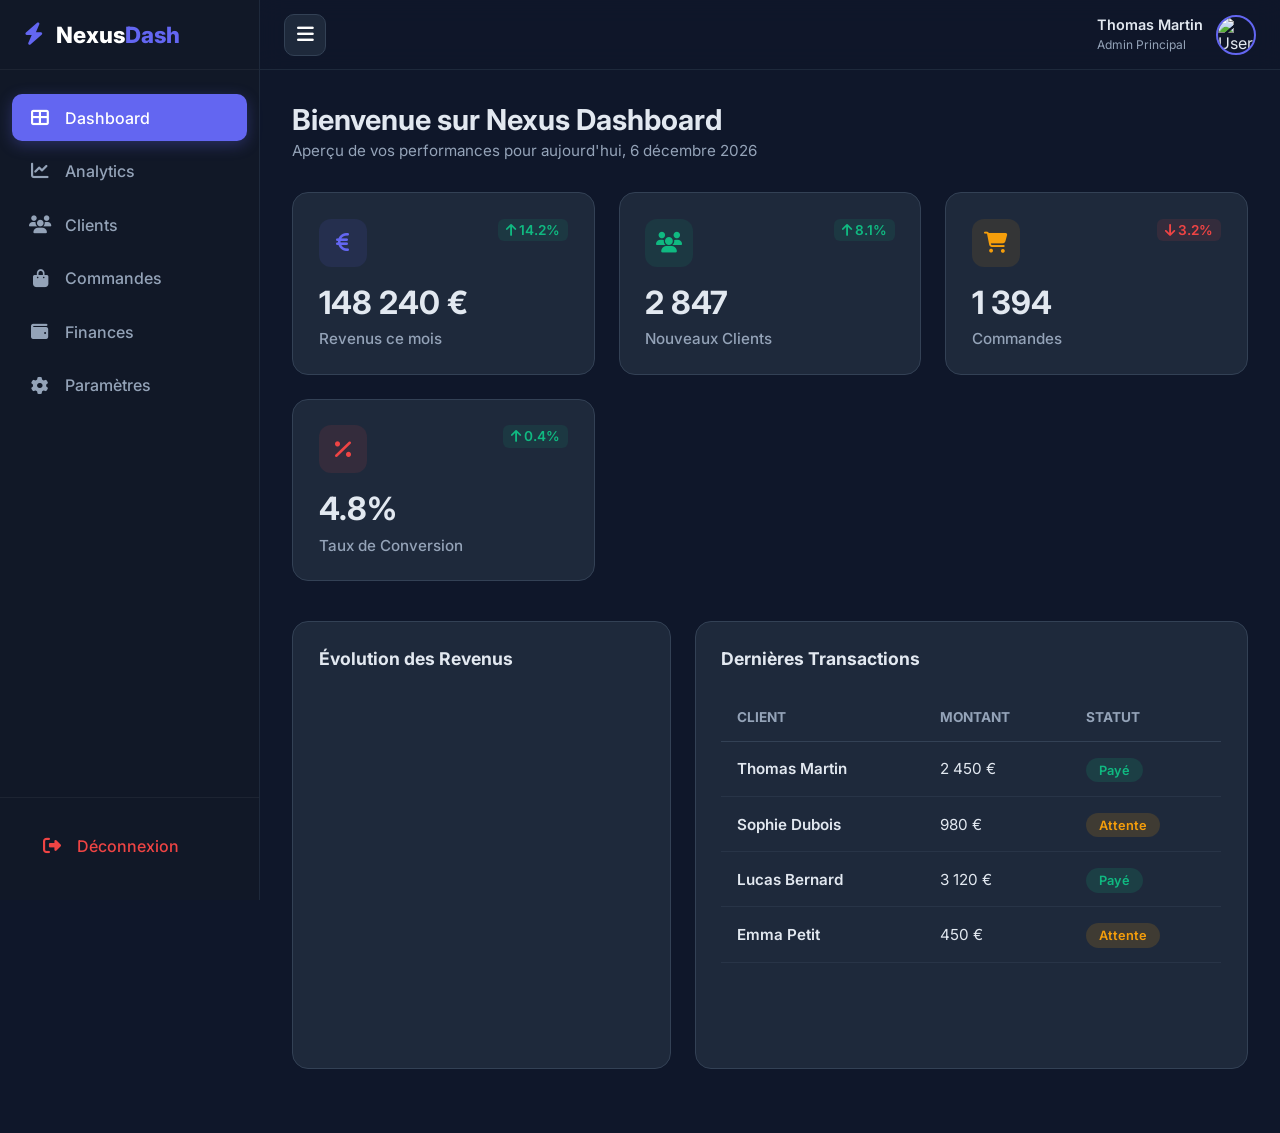
==== index.html @ 66431101 "Separate HTML, CSS, and JS into distinct files Co-authored-by: mattar-shadi <16650829+mattar-shadi@u" ====
<!DOCTYPE html>
<html lang="fr">
<head>
  <meta charset="UTF-8" />
  <meta name="viewport" content="width=device-width, initial-scale=1.0"/>
  <title>Dashboard Moderne 2026 - Menu Hamburger</title>
  
  <!-- Google Fonts -->
  <link rel="preconnect" href="https://fonts.googleapis.com">
  <link rel="preconnect" href="https://fonts.gstatic.com" crossorigin>
  <link href="https://fonts.googleapis.com/css2?family=Inter:wght@400;500;600;700;800&display=swap" rel="stylesheet">
  
  <!-- Font Awesome -->
  <link rel="stylesheet" href="https://cdnjs.cloudflare.com/ajax/libs/font-awesome/6.5.1/css/all.min.css"/>
  
  <!-- Chart.js -->
  <script src="https://cdn.jsdelivr.net/npm/chart.js@4.4.1/dist/chart.umd.min.js"></script>
  
  <link rel="stylesheet" href="css/style.css"/>
</head>
<body class="">

  <div class="overlay" id="overlay"></div>

  <!-- SIDEBAR -->
  <aside class="sidebar" id="sidebar">
    <div class="logo">
      <i class="fas fa-bolt"></i>
      <span>Nexus<span style="color:var(--primary)">Dash</span></span>
    </div>
    <nav class="nav-menu">
      <a href="#" class="nav-link active"><i class="fas fa-th-large"></i> Dashboard</a>
      <a href="#" class="nav-link"><i class="fas fa-chart-line"></i> Analytics</a>
      <a href="#" class="nav-link"><i class="fas fa-users"></i> Clients</a>
      <a href="#" class="nav-link"><i class="fas fa-shopping-bag"></i> Commandes</a>
      <a href="#" class="nav-link"><i class="fas fa-wallet"></i> Finances</a>
      <a href="#" class="nav-link"><i class="fas fa-cog"></i> Paramètres</a>
    </nav>
    <div style="padding: 1.5rem; border-top: 1px solid rgba(255,255,255,0.05);">
      <a href="#" class="nav-link" style="color: var(--danger);"><i class="fas fa-sign-out-alt"></i> Déconnexion</a>
    </div>
  </aside>

  <!-- MAIN -->
  <div class="main-wrapper">
    <header>
      <div class="header-left">
        <button class="hamburger-btn" id="hamburgerBtn" title="Basculer le menu">
          <i class="fas fa-bars"></i>
        </button>
        <div class="search-box" style="display: none;"> <!-- Hidden for now -->
          <i class="fas fa-search"></i>
        </div>
      </div>
      
      <div class="user-profile">
        <div class="user-info">
          <span class="name">Thomas Martin</span>
          <span class="role">Admin Principal</span>
        </div>
        <img src="https://randomuser.me/api/portraits/men/32.jpg" alt="User">
      </div>
    </header>

    <main>
      <div class="page-title">
        <h1>Bienvenue sur Nexus Dashboard</h1>
        <p>Aperçu de vos performances pour aujourd'hui, <span id="currentDate"></span></p>
      </div>

      <!-- STATS -->
      <div class="stats-grid">
        <div class="card">
          <div class="stat-header">
            <div class="stat-icon" style="background: rgba(99, 102, 241, 0.1); color: var(--primary);">
              <i class="fas fa-euro-sign"></i>
            </div>
            <span class="trend trend-up"><i class="fas fa-arrow-up"></i> 14.2%</span>
          </div>
          <span class="stat-val">148 240 €</span>
          <span class="stat-label">Revenus ce mois</span>
        </div>

        <div class="card">
          <div class="stat-header">
            <div class="stat-icon" style="background: rgba(16, 185, 129, 0.1); color: var(--success);">
              <i class="fas fa-users"></i>
            </div>
            <span class="trend trend-up"><i class="fas fa-arrow-up"></i> 8.1%</span>
          </div>
          <span class="stat-val">2 847</span>
          <span class="stat-label">Nouveaux Clients</span>
        </div>

        <div class="card">
          <div class="stat-header">
            <div class="stat-icon" style="background: rgba(245, 158, 11, 0.1); color: var(--warning);">
              <i class="fas fa-shopping-cart"></i>
            </div>
            <span class="trend trend-down"><i class="fas fa-arrow-down"></i> 3.2%</span>
          </div>
          <span class="stat-val">1 394</span>
          <span class="stat-label">Commandes</span>
        </div>

        <div class="card">
          <div class="stat-header">
            <div class="stat-icon" style="background: rgba(239, 68, 68, 0.1); color: var(--danger);">
              <i class="fas fa-percentage"></i>
            </div>
            <span class="trend trend-up"><i class="fas fa-arrow-up"></i> 0.4%</span>
          </div>
          <span class="stat-val">4.8%</span>
          <span class="stat-label">Taux de Conversion</span>
        </div>
      </div>

      <!-- CHARTS -->
      <div class="content-grid">
        <div class="card">
          <h3 style="font-size: 1.1rem;">Évolution des Revenus</h3>
          <div class="chart-container">
            <canvas id="mainChart"></canvas>
          </div>
        </div>
        <div class="card">
          <h3 style="font-size: 1.1rem;">Dernières Transactions</h3>
          <div class="table-responsive">
            <table>
              <thead>
                <tr><th>Client</th><th>Montant</th><th>Statut</th></tr>
              </thead>
              <tbody>
                <tr>
                  <td style="font-weight: 600;">Thomas Martin</td>
                  <td>2 450 €</td>
                  <td><span class="status status-paid">Payé</span></td>
                </tr>
                <tr>
                  <td style="font-weight: 600;">Sophie Dubois</td>
                  <td>980 €</td>
                  <td><span class="status status-pending">Attente</span></td>
                </tr>
                <tr>
                  <td style="font-weight: 600;">Lucas Bernard</td>
                  <td>3 120 €</td>
                  <td><span class="status status-paid">Payé</span></td>
                </tr>
                <tr>
                  <td style="font-weight: 600;">Emma Petit</td>
                  <td>450 €</td>
                  <td><span class="status status-pending">Attente</span></td>
                </tr>
              </tbody>
            </table>
          </div>
        </div>
      </div>
    </main>
  </div>

  <script src="js/main.js" defer></script>
</body>
</html>
---- css/style.css ----
:root {
  --primary: #6366f1;
  --primary-dark: #4f46e5;
  --bg-dark: #0f172a;
  --bg-sidebar: #111827;
  --bg-card: #1e293b;
  --text: #e2e8f0;
  --text-muted: #94a3b8;
  --success: #10b981;
  --danger: #ef4444;
  --warning: #f59e0b;
  --sidebar-width: 260px;
  --header-height: 70px;
  --transition: all 0.3s cubic-bezier(0.4, 0, 0.2, 1);
}

* { margin: 0; padding: 0; box-sizing: border-box; }

body {
  font-family: 'Inter', sans-serif;
  background: var(--bg-dark);
  color: var(--text);
  min-height: 100vh;
  overflow-x: hidden;
  display: flex;
}

/* SIDEBAR */
.sidebar {
  width: var(--sidebar-width);
  background: var(--bg-sidebar);
  border-right: 1px solid #1e293b;
  position: fixed;
  top: 0; bottom: 0; left: 0;
  z-index: 1001;
  transition: var(--transition);
  display: flex;
  flex-direction: column;
  transform: translateX(0); /* Visible par défaut sur Desktop */
}

/* Sidebar Closed State (Desktop) */
body.sidebar-closed .sidebar {
  transform: translateX(-100%);
}

.logo {
  height: var(--header-height);
  display: flex; align-items: center;
  padding: 0 1.5rem;
  font-size: 1.4rem; font-weight: 800; color: white;
  border-bottom: 1px solid rgba(255,255,255,0.05);
}
.logo i { color: var(--primary); margin-right: 0.75rem; }

.nav-menu { padding: 1.5rem 0.75rem; flex: 1; }
.nav-link {
  display: flex; align-items: center;
  padding: 0.85rem 1rem;
  color: var(--text-muted);
  text-decoration: none;
  font-weight: 500;
  border-radius: 10px;
  margin-bottom: 0.4rem;
  transition: var(--transition);
}
.nav-link:hover, .nav-link.active { background: rgba(99, 102, 241, 0.1); color: white; }
.nav-link.active { background: var(--primary); box-shadow: 0 4px 15px rgba(99, 102, 241, 0.3); }
.nav-link i { width: 24px; margin-right: 0.8rem; text-align: center; font-size: 1.1rem; }

/* MAIN CONTENT */
.main-wrapper {
  flex: 1;
  margin-left: var(--sidebar-width);
  min-height: 100vh;
  transition: var(--transition);
  display: flex;
  flex-direction: column;
}

/* Main Content when Sidebar is Closed */
body.sidebar-closed .main-wrapper {
  margin-left: 0;
}

/* HEADER */
header {
  height: var(--header-height);
  background: rgba(15, 23, 42, 0.8);
  backdrop-filter: blur(12px);
  border-bottom: 1px solid #1e293b;
  display: flex; justify-content: space-between; align-items: center;
  padding: 0 1.5rem;
  position: sticky; top: 0; z-index: 1000;
}

.header-left { display: flex; align-items: center; gap: 1rem; }

/* HAMBURGER BUTTON - ALWAYS VISIBLE */
.hamburger-btn {
  background: var(--bg-card);
  border: 1px solid #334155;
  color: white;
  width: 42px; height: 42px;
  border-radius: 10px;
  cursor: pointer;
  display: flex; align-items: center; justify-content: center;
  font-size: 1.2rem;
  transition: var(--transition);
}
.hamburger-btn:hover { background: #334155; border-color: var(--primary); }

.user-profile { display: flex; align-items: center; gap: 0.8rem; cursor: pointer; }
.user-profile img { width: 40px; height: 40px; border-radius: 50%; border: 2px solid var(--primary); }
.user-info { display: block; }
.user-info .name { font-weight: 600; font-size: 0.9rem; display: block; }
.user-info .role { font-size: 0.75rem; color: var(--text-muted); }

/* CONTENT */
main { padding: 2rem; max-width: 1400px; margin: 0 auto; width: 100%; }
.page-title { margin-bottom: 2rem; }
.page-title h1 { font-size: 1.8rem; font-weight: 700; margin-bottom: 0.25rem; }
.page-title p { color: var(--text-muted); font-size: 0.95rem; }

/* STATS CARDS */
.stats-grid {
  display: grid;
  grid-template-columns: repeat(auto-fit, minmax(260px, 1fr));
  gap: 1.5rem; margin-bottom: 2.5rem;
}
.card { 
  background: var(--bg-card); 
  border: 1px solid #334155; 
  border-radius: 16px; 
  padding: 1.6rem;
  transition: var(--transition);
}
.card:hover { transform: translateY(-5px); box-shadow: 0 10px 25px -5px rgba(0,0,0,0.3); border-color: var(--primary); }

.stat-header { display: flex; justify-content: space-between; align-items: flex-start; margin-bottom: 1rem; }
.stat-icon { 
  width: 48px; height: 48px; border-radius: 12px; 
  display: flex; align-items: center; justify-content: center; 
  font-size: 1.3rem;
}
.stat-val { font-size: 2rem; font-weight: 700; display: block; margin-bottom: 0.4rem; }
.stat-label { color: var(--text-muted); font-size: 0.95rem; font-weight: 500; }
.trend { font-size: 0.85rem; font-weight: 600; padding: 0.2rem 0.5rem; border-radius: 6px; }
.trend-up { background: rgba(16, 185, 129, 0.1); color: var(--success); }
.trend-down { background: rgba(239, 68, 68, 0.1); color: var(--danger); }

/* CHARTS & TABLES */
.content-grid {
  display: grid; grid-template-columns: 2fr 1fr; gap: 1.5rem; margin-bottom: 2rem;
}
.chart-container { height: 350px; margin-top: 1.5rem; }

.table-responsive { overflow-x: auto; margin-top: 1.5rem; }
table { width: 100%; border-collapse: collapse; min-width: 500px; }
th { text-align: left; padding: 1rem; color: var(--text-muted); border-bottom: 1px solid #334155; font-size: 0.85rem; text-transform: uppercase; }
td { padding: 1.1rem 1rem; border-bottom: 1px solid rgba(51, 65, 85, 0.5); font-size: 0.95rem; }
.status { padding: 0.3rem 0.8rem; border-radius: 20px; font-size: 0.8rem; font-weight: 600; }
.status-paid { background: rgba(16, 185, 129, 0.15); color: var(--success); }
.status-pending { background: rgba(245, 158, 11, 0.15); color: var(--warning); }

/* RESPONSIVE */
@media (max-width: 992px) {
  .sidebar { transform: translateX(-100%); }
  .sidebar.open { transform: translateX(0); }
  .main-wrapper { margin-left: 0; }
  .content-grid { grid-template-columns: 1fr; }
  .user-info { display: none; }
}

@media (max-width: 640px) {
  main { padding: 1.5rem 1rem; }
  .stats-grid { grid-template-columns: 1fr; }
  .page-title h1 { font-size: 1.5rem; }
}

/* OVERLAY */
.overlay {
  display: none;
  position: fixed; top: 0; left: 0; right: 0; bottom: 0;
  background: rgba(0,0,0,0.6); backdrop-filter: blur(4px); z-index: 1000;
}
.overlay.active { display: block; }
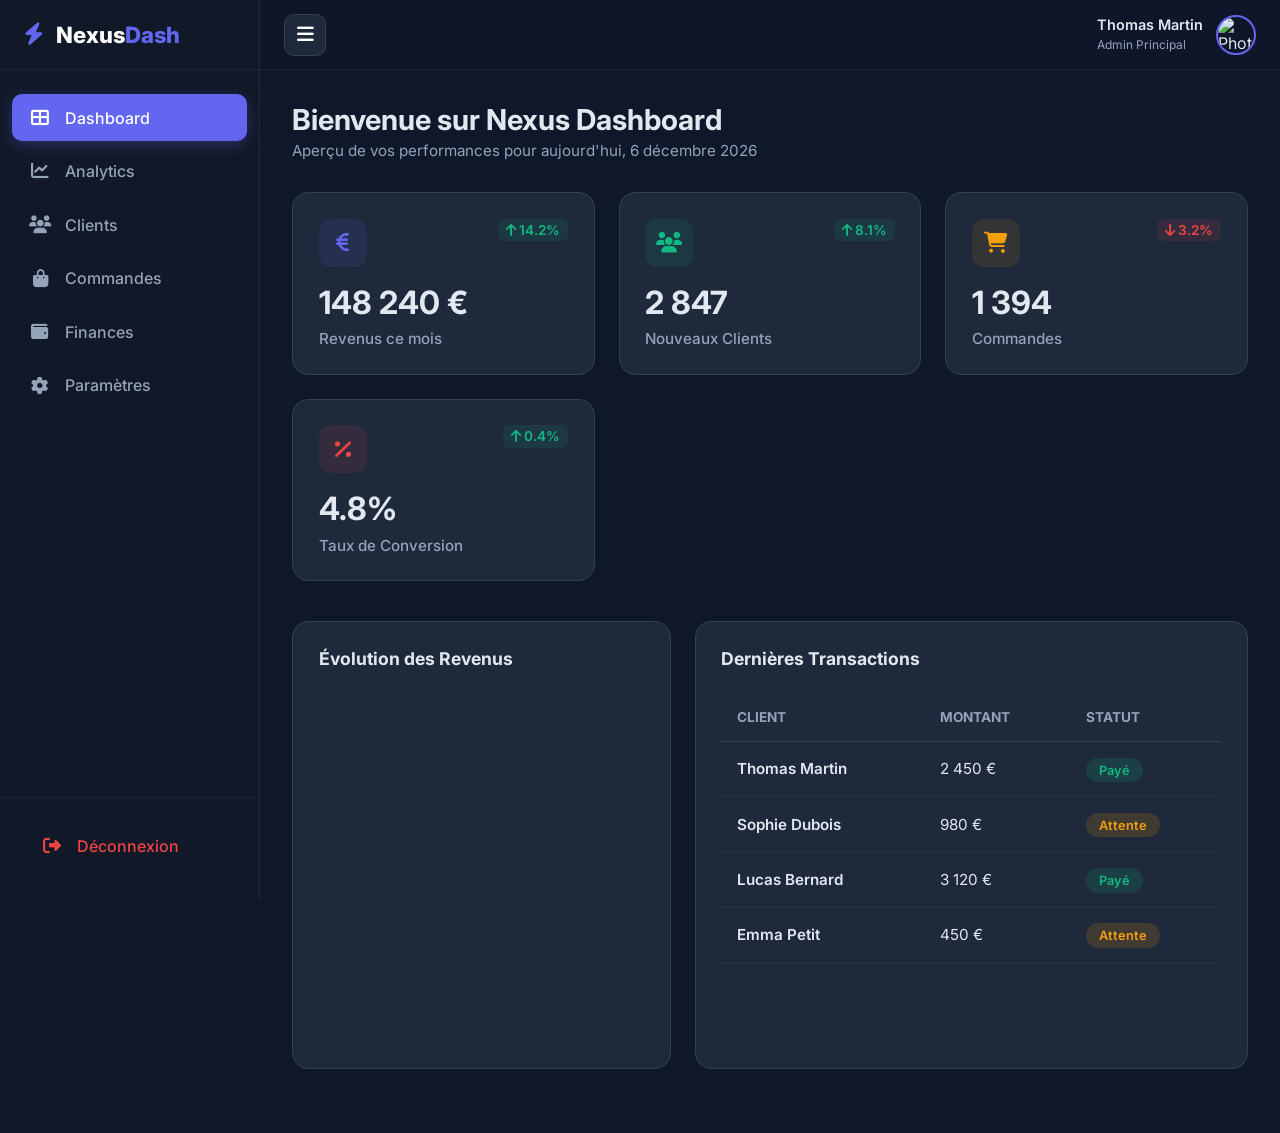
==== commit c2be74b6: "feat: improve accessibility (a11y) of the dashboard Co-authored-by: mattar-shadi <16650829+mattar-sh" ====
--- a/index.html
+++ b/index.html
@@ -28,13 +28,13 @@
       <i class="fas fa-bolt"></i>
       <span>Nexus<span style="color:var(--primary)">Dash</span></span>
     </div>
-    <nav class="nav-menu">
-      <a href="#" class="nav-link active"><i class="fas fa-th-large"></i> Dashboard</a>
-      <a href="#" class="nav-link"><i class="fas fa-chart-line"></i> Analytics</a>
-      <a href="#" class="nav-link"><i class="fas fa-users"></i> Clients</a>
-      <a href="#" class="nav-link"><i class="fas fa-shopping-bag"></i> Commandes</a>
-      <a href="#" class="nav-link"><i class="fas fa-wallet"></i> Finances</a>
-      <a href="#" class="nav-link"><i class="fas fa-cog"></i> Paramètres</a>
+    <nav class="nav-menu" role="navigation" aria-label="Menu principal">
+      <a href="#" class="nav-link active" data-section="dashboard" aria-current="page"><i class="fas fa-th-large"></i> Dashboard</a>
+      <a href="#" class="nav-link" data-section="analytics"><i class="fas fa-chart-line"></i> Analytics</a>
+      <a href="#" class="nav-link" data-section="clients"><i class="fas fa-users"></i> Clients</a>
+      <a href="#" class="nav-link" data-section="commandes"><i class="fas fa-shopping-bag"></i> Commandes</a>
+      <a href="#" class="nav-link" data-section="finances"><i class="fas fa-wallet"></i> Finances</a>
+      <a href="#" class="nav-link" data-section="parametres"><i class="fas fa-cog"></i> Paramètres</a>
     </nav>
     <div style="padding: 1.5rem; border-top: 1px solid rgba(255,255,255,0.05);">
       <a href="#" class="nav-link" style="color: var(--danger);"><i class="fas fa-sign-out-alt"></i> Déconnexion</a>
@@ -45,7 +45,7 @@
   <div class="main-wrapper">
     <header>
       <div class="header-left">
-        <button class="hamburger-btn" id="hamburgerBtn" title="Basculer le menu">
+        <button class="hamburger-btn" id="hamburgerBtn" title="Basculer le menu" aria-label="Basculer le menu" aria-expanded="false" aria-controls="sidebar">
           <i class="fas fa-bars"></i>
         </button>
         <div class="search-box" style="display: none;"> <!-- Hidden for now -->
@@ -58,7 +58,7 @@
           <span class="name">Thomas Martin</span>
           <span class="role">Admin Principal</span>
         </div>
-        <img src="https://randomuser.me/api/portraits/men/32.jpg" alt="User">
+        <img src="https://randomuser.me/api/portraits/men/32.jpg" alt="Photo de profil de Thomas Martin">
       </div>
     </header>
 
@@ -68,92 +68,298 @@
         <p>Aperçu de vos performances pour aujourd'hui, <span id="currentDate"></span></p>
       </div>
 
-      <!-- STATS -->
-      <div class="stats-grid">
-        <div class="card">
-          <div class="stat-header">
-            <div class="stat-icon" style="background: rgba(99, 102, 241, 0.1); color: var(--primary);">
-              <i class="fas fa-euro-sign"></i>
-            </div>
-            <span class="trend trend-up"><i class="fas fa-arrow-up"></i> 14.2%</span>
-          </div>
-          <span class="stat-val">148 240 €</span>
-          <span class="stat-label">Revenus ce mois</span>
-        </div>
-
-        <div class="card">
-          <div class="stat-header">
-            <div class="stat-icon" style="background: rgba(16, 185, 129, 0.1); color: var(--success);">
-              <i class="fas fa-users"></i>
-            </div>
-            <span class="trend trend-up"><i class="fas fa-arrow-up"></i> 8.1%</span>
-          </div>
-          <span class="stat-val">2 847</span>
-          <span class="stat-label">Nouveaux Clients</span>
-        </div>
-
-        <div class="card">
-          <div class="stat-header">
-            <div class="stat-icon" style="background: rgba(245, 158, 11, 0.1); color: var(--warning);">
-              <i class="fas fa-shopping-cart"></i>
-            </div>
-            <span class="trend trend-down"><i class="fas fa-arrow-down"></i> 3.2%</span>
-          </div>
-          <span class="stat-val">1 394</span>
-          <span class="stat-label">Commandes</span>
-        </div>
-
-        <div class="card">
-          <div class="stat-header">
-            <div class="stat-icon" style="background: rgba(239, 68, 68, 0.1); color: var(--danger);">
-              <i class="fas fa-percentage"></i>
-            </div>
-            <span class="trend trend-up"><i class="fas fa-arrow-up"></i> 0.4%</span>
-          </div>
-          <span class="stat-val">4.8%</span>
-          <span class="stat-label">Taux de Conversion</span>
-        </div>
-      </div>
-
-      <!-- CHARTS -->
-      <div class="content-grid">
-        <div class="card">
-          <h3 style="font-size: 1.1rem;">Évolution des Revenus</h3>
+      <!-- SECTION: DASHBOARD -->
+      <div id="section-dashboard" class="section-content active">
+        <div class="stats-grid">
+          <div class="card">
+            <div class="stat-header">
+              <div class="stat-icon" style="background: rgba(99, 102, 241, 0.1); color: var(--primary);">
+                <i class="fas fa-euro-sign"></i>
+              </div>
+              <span class="trend trend-up"><i class="fas fa-arrow-up"></i> 14.2%</span>
+            </div>
+            <span class="stat-val">148 240 €</span>
+            <span class="stat-label">Revenus ce mois</span>
+          </div>
+
+          <div class="card">
+            <div class="stat-header">
+              <div class="stat-icon" style="background: rgba(16, 185, 129, 0.1); color: var(--success);">
+                <i class="fas fa-users"></i>
+              </div>
+              <span class="trend trend-up"><i class="fas fa-arrow-up"></i> 8.1%</span>
+            </div>
+            <span class="stat-val">2 847</span>
+            <span class="stat-label">Nouveaux Clients</span>
+          </div>
+
+          <div class="card">
+            <div class="stat-header">
+              <div class="stat-icon" style="background: rgba(245, 158, 11, 0.1); color: var(--warning);">
+                <i class="fas fa-shopping-cart"></i>
+              </div>
+              <span class="trend trend-down"><i class="fas fa-arrow-down"></i> 3.2%</span>
+            </div>
+            <span class="stat-val">1 394</span>
+            <span class="stat-label">Commandes</span>
+          </div>
+
+          <div class="card">
+            <div class="stat-header">
+              <div class="stat-icon" style="background: rgba(239, 68, 68, 0.1); color: var(--danger);">
+                <i class="fas fa-percentage"></i>
+              </div>
+              <span class="trend trend-up"><i class="fas fa-arrow-up"></i> 0.4%</span>
+            </div>
+            <span class="stat-val">4.8%</span>
+            <span class="stat-label">Taux de Conversion</span>
+          </div>
+        </div>
+
+        <div class="content-grid">
+          <div class="card">
+            <h3 style="font-size: 1.1rem;">Évolution des Revenus</h3>
+            <div class="chart-container">
+              <canvas id="mainChart"></canvas>
+            </div>
+          </div>
+          <div class="card">
+            <h3 style="font-size: 1.1rem;">Dernières Transactions</h3>
+            <div class="table-responsive">
+              <table>
+                <caption class="sr-only">Dernières Transactions</caption>
+                <thead>
+                  <tr><th>Client</th><th>Montant</th><th>Statut</th></tr>
+                </thead>
+                <tbody>
+                  <tr>
+                    <td style="font-weight: 600;">Thomas Martin</td>
+                    <td>2 450 €</td>
+                    <td><span class="status status-paid">Payé</span></td>
+                  </tr>
+                  <tr>
+                    <td style="font-weight: 600;">Sophie Dubois</td>
+                    <td>980 €</td>
+                    <td><span class="status status-pending">Attente</span></td>
+                  </tr>
+                  <tr>
+                    <td style="font-weight: 600;">Lucas Bernard</td>
+                    <td>3 120 €</td>
+                    <td><span class="status status-paid">Payé</span></td>
+                  </tr>
+                  <tr>
+                    <td style="font-weight: 600;">Emma Petit</td>
+                    <td>450 €</td>
+                    <td><span class="status status-pending">Attente</span></td>
+                  </tr>
+                </tbody>
+              </table>
+            </div>
+          </div>
+        </div>
+      </div>
+
+      <!-- SECTION: ANALYTICS -->
+      <div id="section-analytics" class="section-content">
+        <div class="stats-grid">
+          <div class="card">
+            <div class="stat-header">
+              <div class="stat-icon" style="background: rgba(99, 102, 241, 0.1); color: var(--primary);">
+                <i class="fas fa-users"></i>
+              </div>
+              <span class="trend trend-up"><i class="fas fa-arrow-up"></i> 12.3%</span>
+            </div>
+            <span class="stat-val">18 492</span>
+            <span class="stat-label">Visiteurs uniques</span>
+          </div>
+
+          <div class="card">
+            <div class="stat-header">
+              <div class="stat-icon" style="background: rgba(16, 185, 129, 0.1); color: var(--success);">
+                <i class="fas fa-percentage"></i>
+              </div>
+              <span class="trend trend-down"><i class="fas fa-arrow-down"></i> 2.1%</span>
+            </div>
+            <span class="stat-val">34.2%</span>
+            <span class="stat-label">Taux de rebond</span>
+          </div>
+
+          <div class="card">
+            <div class="stat-header">
+              <div class="stat-icon" style="background: rgba(245, 158, 11, 0.1); color: var(--warning);">
+                <i class="fas fa-clock"></i>
+              </div>
+              <span class="trend trend-up"><i class="fas fa-arrow-up"></i> 0.8%</span>
+            </div>
+            <span class="stat-val">4m 32s</span>
+            <span class="stat-label">Durée moyenne de session</span>
+          </div>
+        </div>
+
+        <div class="card">
+          <h3 style="font-size: 1.1rem;">Trafic par jour</h3>
           <div class="chart-container">
-            <canvas id="mainChart"></canvas>
-          </div>
-        </div>
-        <div class="card">
-          <h3 style="font-size: 1.1rem;">Dernières Transactions</h3>
+            <canvas id="analyticsChart"></canvas>
+          </div>
+        </div>
+      </div>
+
+      <!-- SECTION: CLIENTS -->
+      <div id="section-clients" class="section-content">
+        <div class="card">
+          <h3 style="font-size: 1.1rem;">Liste des Clients</h3>
           <div class="table-responsive">
             <table>
+              <caption class="sr-only">Liste des Clients</caption>
               <thead>
-                <tr><th>Client</th><th>Montant</th><th>Statut</th></tr>
+                <tr><th>Nom</th><th>Email</th><th>Date d'inscription</th><th>Statut</th></tr>
               </thead>
               <tbody>
                 <tr>
                   <td style="font-weight: 600;">Thomas Martin</td>
-                  <td>2 450 €</td>
-                  <td><span class="status status-paid">Payé</span></td>
+                  <td>thomas@example.com</td>
+                  <td>12 Jan 2026</td>
+                  <td><span class="status status-paid">Actif</span></td>
                 </tr>
                 <tr>
                   <td style="font-weight: 600;">Sophie Dubois</td>
-                  <td>980 €</td>
-                  <td><span class="status status-pending">Attente</span></td>
+                  <td>sophie@example.com</td>
+                  <td>28 Jan 2026</td>
+                  <td><span class="status status-paid">Actif</span></td>
                 </tr>
                 <tr>
                   <td style="font-weight: 600;">Lucas Bernard</td>
-                  <td>3 120 €</td>
-                  <td><span class="status status-paid">Payé</span></td>
+                  <td>lucas@example.com</td>
+                  <td>03 Fév 2026</td>
+                  <td><span class="status status-inactive">Inactif</span></td>
                 </tr>
                 <tr>
                   <td style="font-weight: 600;">Emma Petit</td>
-                  <td>450 €</td>
-                  <td><span class="status status-pending">Attente</span></td>
+                  <td>emma@example.com</td>
+                  <td>15 Fév 2026</td>
+                  <td><span class="status status-paid">Actif</span></td>
+                </tr>
+                <tr>
+                  <td style="font-weight: 600;">Marc Leroy</td>
+                  <td>marc@example.com</td>
+                  <td>22 Fév 2026</td>
+                  <td><span class="status status-paid">Actif</span></td>
                 </tr>
               </tbody>
             </table>
           </div>
+        </div>
+      </div>
+
+      <!-- SECTION: COMMANDES -->
+      <div id="section-commandes" class="section-content">
+        <div class="card">
+          <h3 style="font-size: 1.1rem;">Liste des Commandes</h3>
+          <div class="table-responsive">
+            <table>
+              <caption class="sr-only">Liste des Commandes</caption>
+              <thead>
+                <tr><th>ID</th><th>Client</th><th>Produit</th><th>Montant</th><th>Statut</th></tr>
+              </thead>
+              <tbody>
+                <tr>
+                  <td>#1042</td>
+                  <td>Thomas Martin</td>
+                  <td>Abonnement Pro</td>
+                  <td>99 €</td>
+                  <td><span class="status status-paid">Payé</span></td>
+                </tr>
+                <tr>
+                  <td>#1041</td>
+                  <td>Sophie Dubois</td>
+                  <td>Formation CSS</td>
+                  <td>199 €</td>
+                  <td><span class="status status-pending">Attente</span></td>
+                </tr>
+                <tr>
+                  <td>#1040</td>
+                  <td>Lucas Bernard</td>
+                  <td>Licence Annuelle</td>
+                  <td>299 €</td>
+                  <td><span class="status status-paid">Payé</span></td>
+                </tr>
+                <tr>
+                  <td>#1039</td>
+                  <td>Emma Petit</td>
+                  <td>Support Premium</td>
+                  <td>49 €</td>
+                  <td><span class="status status-paid">Payé</span></td>
+                </tr>
+                <tr>
+                  <td>#1038</td>
+                  <td>Marc Leroy</td>
+                  <td>Pack Starter</td>
+                  <td>149 €</td>
+                  <td><span class="status status-cancelled">Annulé</span></td>
+                </tr>
+              </tbody>
+            </table>
+          </div>
+        </div>
+      </div>
+
+      <!-- SECTION: FINANCES -->
+      <div id="section-finances" class="section-content">
+        <div class="stats-grid">
+          <div class="card">
+            <div class="stat-header">
+              <div class="stat-icon" style="background: rgba(16, 185, 129, 0.1); color: var(--success);">
+                <i class="fas fa-chart-line"></i>
+              </div>
+            </div>
+            <span class="stat-val">148 240 €</span>
+            <span class="stat-label">Revenus totaux</span>
+          </div>
+
+          <div class="card">
+            <div class="stat-header">
+              <div class="stat-icon" style="background: rgba(239, 68, 68, 0.1); color: var(--danger);">
+                <i class="fas fa-receipt"></i>
+              </div>
+            </div>
+            <span class="stat-val">52 180 €</span>
+            <span class="stat-label">Dépenses totales</span>
+          </div>
+        </div>
+
+        <div class="card">
+          <h3 style="font-size: 1.1rem;">Répartition des Revenus</h3>
+          <div class="chart-container">
+            <canvas id="financesChart"></canvas>
+          </div>
+        </div>
+      </div>
+
+      <!-- SECTION: PARAMÈTRES -->
+      <div id="section-parametres" class="section-content">
+        <div class="card">
+          <h3 style="font-size: 1.1rem;">Paramètres du compte</h3>
+          <form style="margin-top: 1.5rem; display: flex; flex-direction: column; gap: 1.25rem; max-width: 500px;">
+            <div>
+              <label for="display-name" style="display: block; margin-bottom: 0.5rem; font-weight: 500;">Nom d'affichage</label>
+              <input id="display-name" type="text" value="Thomas Martin" autocomplete="name" aria-required="true" style="width: 100%; padding: 0.75rem 1rem; background: var(--bg-dark); border: 1px solid #334155; border-radius: 10px; color: var(--text); font-family: inherit; font-size: 0.95rem;">
+            </div>
+            <div>
+              <label for="email" style="display: block; margin-bottom: 0.5rem; font-weight: 500;">Email</label>
+              <input id="email" type="email" value="thomas@example.com" autocomplete="email" aria-required="true" style="width: 100%; padding: 0.75rem 1rem; background: var(--bg-dark); border: 1px solid #334155; border-radius: 10px; color: var(--text); font-family: inherit; font-size: 0.95rem;">
+            </div>
+            <div>
+              <label for="language" style="display: block; margin-bottom: 0.5rem; font-weight: 500;">Langue</label>
+              <select id="language" style="width: 100%; padding: 0.75rem 1rem; background: var(--bg-dark); border: 1px solid #334155; border-radius: 10px; color: var(--text); font-family: inherit; font-size: 0.95rem;">
+                <option value="fr">Français</option>
+                <option value="en">English</option>
+                <option value="es">Español</option>
+              </select>
+            </div>
+            <div>
+              <button type="submit" style="padding: 0.75rem 2rem; background: var(--primary); color: white; border: none; border-radius: 10px; font-family: inherit; font-size: 0.95rem; font-weight: 600; cursor: pointer;">Sauvegarder</button>
+            </div>
+          </form>
         </div>
       </div>
     </main>
--- a/css/style.css
+++ b/css/style.css
@@ -162,6 +162,12 @@
 .status { padding: 0.3rem 0.8rem; border-radius: 20px; font-size: 0.8rem; font-weight: 600; }
 .status-paid { background: rgba(16, 185, 129, 0.15); color: var(--success); }
 .status-pending { background: rgba(245, 158, 11, 0.15); color: var(--warning); }
+.status-cancelled { background: rgba(239, 68, 68, 0.15); color: var(--danger); }
+.status-inactive { background: rgba(239, 68, 68, 0.15); color: var(--danger); }
+
+/* SECTION VISIBILITY */
+.section-content { display: none; }
+.section-content.active { display: block; }
 
 /* RESPONSIVE */
 @media (max-width: 992px) {
@@ -185,3 +191,22 @@
   background: rgba(0,0,0,0.6); backdrop-filter: blur(4px); z-index: 1000;
 }
 .overlay.active { display: block; }
+
+/* FOCUS VISIBLE */
+:focus-visible {
+  outline: 2px solid var(--primary);
+  outline-offset: 3px;
+  border-radius: 4px;
+}
+
+.sr-only {
+  position: absolute;
+  width: 1px;
+  height: 1px;
+  padding: 0;
+  margin: -1px;
+  overflow: hidden;
+  clip: rect(0, 0, 0, 0);
+  white-space: nowrap;
+  border: 0;
+}
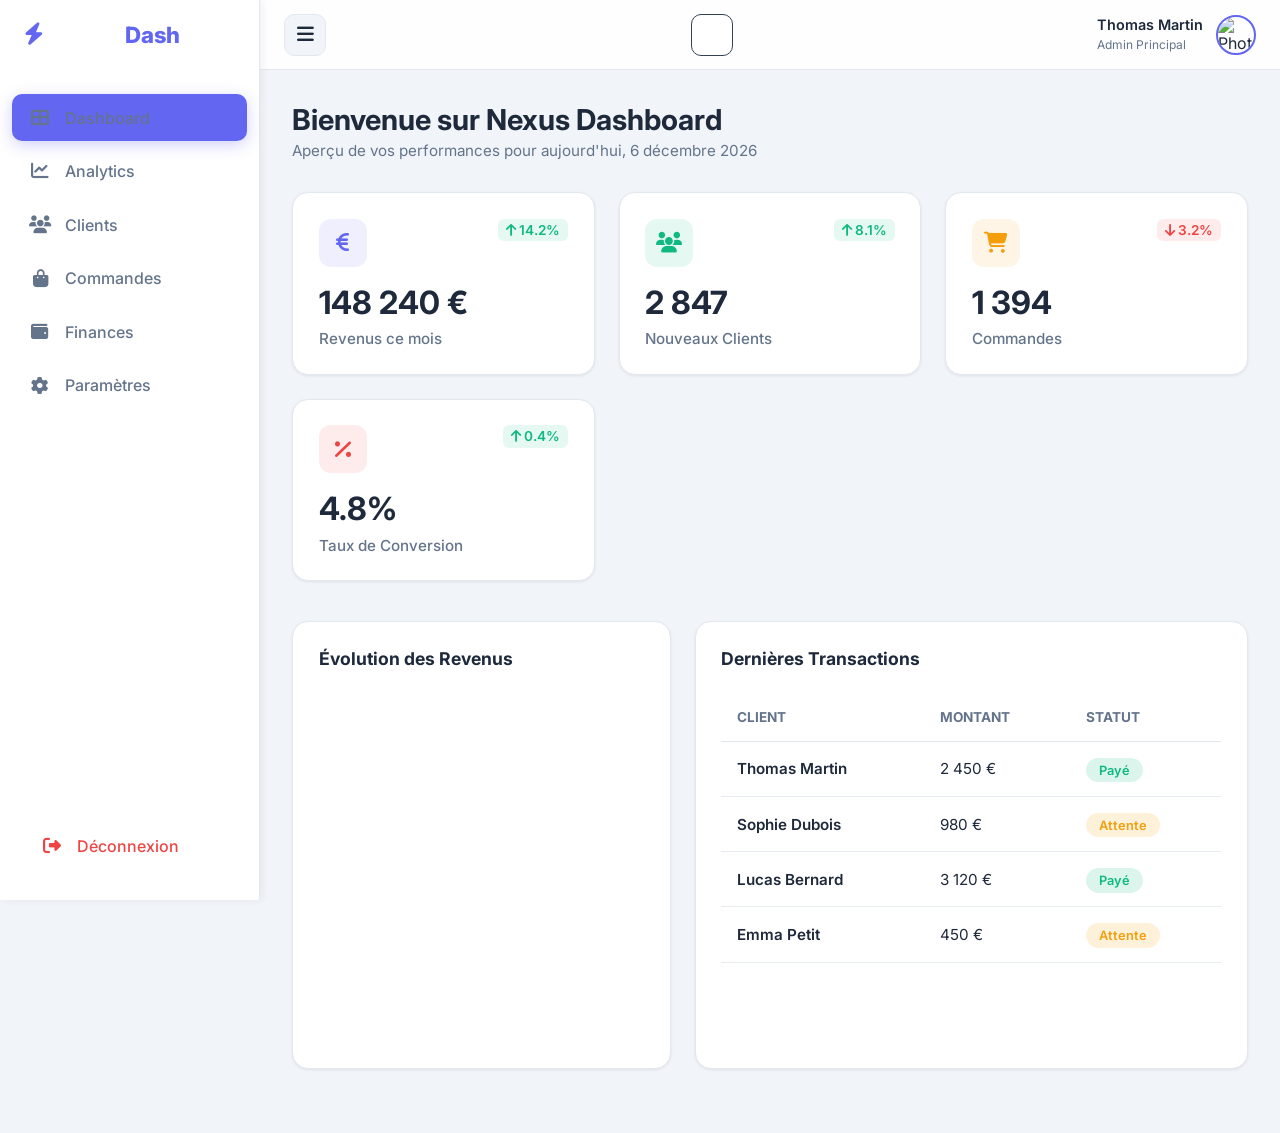
==== commit 1d2c96c0: "feat: Add Dark/Light mode toggle with anti-FOUC and OS preference detection (#5) * Initial plan  * f" ====
--- a/index.html
+++ b/index.html
@@ -1,5 +1,5 @@
 <!DOCTYPE html>
-<html lang="fr">
+<html lang="fr" data-theme="dark">
 <head>
   <meta charset="UTF-8" />
   <meta name="viewport" content="width=device-width, initial-scale=1.0"/>
@@ -17,6 +17,17 @@
   <script src="https://cdn.jsdelivr.net/npm/chart.js@4.4.1/dist/chart.umd.min.js"></script>
   
   <link rel="stylesheet" href="css/style.css"/>
+  <script>
+    (function() {
+      const saved = localStorage.getItem('theme');
+      if (saved) {
+        document.documentElement.setAttribute('data-theme', saved);
+      } else {
+        const prefersDark = window.matchMedia('(prefers-color-scheme: dark)').matches;
+        document.documentElement.setAttribute('data-theme', prefersDark ? 'dark' : 'light');
+      }
+    })();
+  </script>
 </head>
 <body class="">
 
@@ -28,7 +39,7 @@
       <i class="fas fa-bolt"></i>
       <span>Nexus<span style="color:var(--primary)">Dash</span></span>
     </div>
-    <nav class="nav-menu" role="navigation" aria-label="Menu principal">
+    <nav class="nav-menu" aria-label="Menu principal">
       <a href="#" class="nav-link active" data-section="dashboard" aria-current="page"><i class="fas fa-th-large"></i> Dashboard</a>
       <a href="#" class="nav-link" data-section="analytics"><i class="fas fa-chart-line"></i> Analytics</a>
       <a href="#" class="nav-link" data-section="clients"><i class="fas fa-users"></i> Clients</a>
@@ -53,6 +64,10 @@
         </div>
       </div>
       
+      <button id="themeToggle" aria-label="Basculer le thème" style="background: var(--bg-card); border: 1px solid #334155; color: white; width: 42px; height: 42px; border-radius: 10px; cursor: pointer; display: flex; align-items: center; justify-content: center; font-size: 1.2rem; transition: var(--transition);">
+        <i class="fas fa-moon" id="themeIcon"></i>
+      </button>
+
       <div class="user-profile">
         <div class="user-info">
           <span class="name">Thomas Martin</span>
--- a/css/style.css
+++ b/css/style.css
@@ -210,3 +210,77 @@
   white-space: nowrap;
   border: 0;
 }
+
+/* LIGHT THEME */
+[data-theme="light"] {
+  --primary: #6366f1;
+  --primary-dark: #4f46e5;
+  --bg-dark: #f1f5f9;
+  --bg-sidebar: #ffffff;
+  --bg-card: #ffffff;
+  --text: #1e293b;
+  --text-muted: #64748b;
+  --success: #10b981;
+  --danger: #ef4444;
+  --warning: #f59e0b;
+}
+
+[data-theme="light"] body {
+  background: var(--bg-dark);
+  color: var(--text);
+}
+
+[data-theme="light"] .sidebar {
+  border-right: 1px solid #e2e8f0;
+  box-shadow: 2px 0 8px rgba(0,0,0,0.06);
+}
+
+[data-theme="light"] header {
+  background: rgba(255, 255, 255, 0.9);
+  border-bottom: 1px solid #e2e8f0;
+}
+
+[data-theme="light"] .card {
+  border: 1px solid #e2e8f0;
+  box-shadow: 0 1px 3px rgba(0,0,0,0.08);
+}
+
+[data-theme="light"] th {
+  border-bottom: 1px solid #e2e8f0;
+}
+
+[data-theme="light"] td {
+  border-bottom: 1px solid rgba(226, 232, 240, 0.8);
+}
+
+[data-theme="light"] #themeToggle {
+  background: #f1f5f9;
+  border-color: #e2e8f0;
+  color: #1e293b;
+}
+
+[data-theme="light"] .hamburger-btn {
+  background: #f1f5f9;
+  border-color: #e2e8f0;
+  color: #1e293b;
+}
+
+[data-theme="light"] .nav-link {
+  color: #64748b;
+}
+
+[data-theme="light"] .nav-link:hover {
+  background: rgba(99, 102, 241, 0.08);
+  color: #1e293b;
+}
+
+[data-theme="light"] .overlay {
+  background: rgba(0,0,0,0.4);
+}
+
+[data-theme="light"] input,
+[data-theme="light"] select {
+  background: #f8fafc !important;
+  border-color: #e2e8f0 !important;
+  color: #1e293b !important;
+}
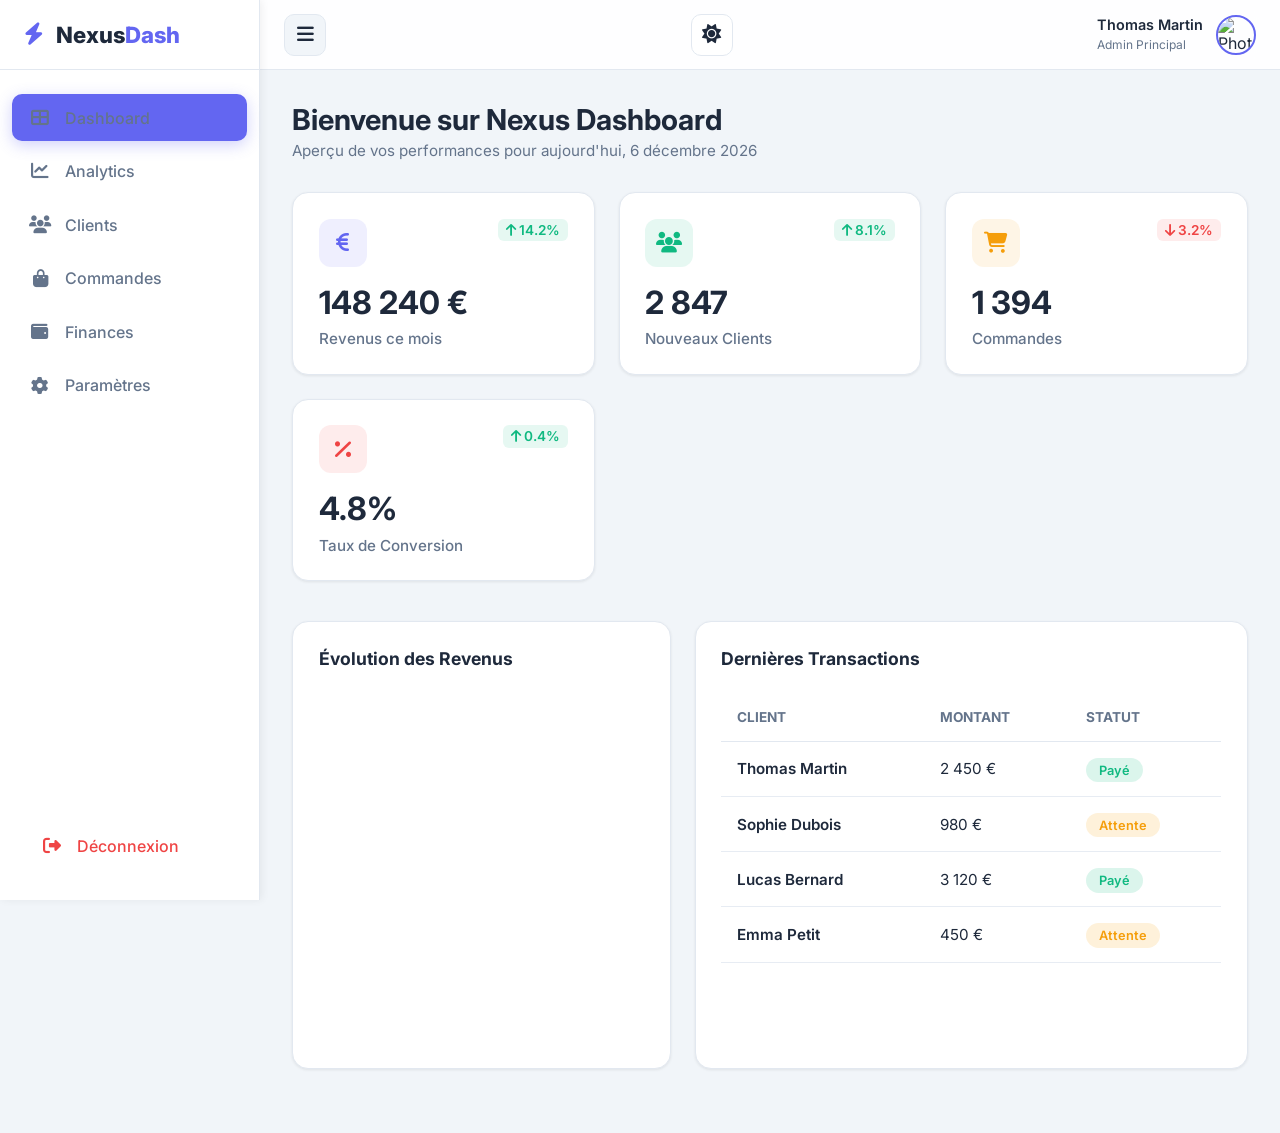
==== commit 9e7effb2: "fix: Apply all 6 Copilot review corrections from PR #5 (Dark/Light mode toggle) Co-authored-by: matt" ====
--- a/index.html
+++ b/index.html
@@ -1,6 +1,24 @@
 <!DOCTYPE html>
 <html lang="fr" data-theme="dark">
 <head>
+  <script>
+    (function() {
+      let saved = null;
+      try {
+        saved = localStorage.getItem('theme');
+      } catch (e) {
+        saved = null;
+      }
+      const allowedThemes = ['dark', 'light'];
+      const isValidSaved = typeof saved === 'string' && allowedThemes.indexOf(saved) !== -1;
+      if (isValidSaved) {
+        document.documentElement.setAttribute('data-theme', saved);
+      } else {
+        const prefersDark = window.matchMedia('(prefers-color-scheme: dark)').matches;
+        document.documentElement.setAttribute('data-theme', prefersDark ? 'dark' : 'light');
+      }
+    })();
+  </script>
   <meta charset="UTF-8" />
   <meta name="viewport" content="width=device-width, initial-scale=1.0"/>
   <title>Dashboard Moderne 2026 - Menu Hamburger</title>
@@ -17,17 +35,6 @@
   <script src="https://cdn.jsdelivr.net/npm/chart.js@4.4.1/dist/chart.umd.min.js"></script>
   
   <link rel="stylesheet" href="css/style.css"/>
-  <script>
-    (function() {
-      const saved = localStorage.getItem('theme');
-      if (saved) {
-        document.documentElement.setAttribute('data-theme', saved);
-      } else {
-        const prefersDark = window.matchMedia('(prefers-color-scheme: dark)').matches;
-        document.documentElement.setAttribute('data-theme', prefersDark ? 'dark' : 'light');
-      }
-    })();
-  </script>
 </head>
 <body class="">
 
@@ -64,7 +71,7 @@
         </div>
       </div>
       
-      <button id="themeToggle" aria-label="Basculer le thème" style="background: var(--bg-card); border: 1px solid #334155; color: white; width: 42px; height: 42px; border-radius: 10px; cursor: pointer; display: flex; align-items: center; justify-content: center; font-size: 1.2rem; transition: var(--transition);">
+      <button id="themeToggle" aria-label="Basculer le thème" style="background: var(--bg-card); width: 42px; height: 42px; border-radius: 10px; cursor: pointer; display: flex; align-items: center; justify-content: center; font-size: 1.2rem; transition: var(--transition);">
         <i class="fas fa-moon" id="themeIcon"></i>
       </button>
 
--- a/css/style.css
+++ b/css/style.css
@@ -110,6 +110,11 @@
 }
 .hamburger-btn:hover { background: #334155; border-color: var(--primary); }
 
+#themeToggle {
+  border: 1px solid #334155;
+  color: var(--text, white);
+}
+
 .user-profile { display: flex; align-items: center; gap: 0.8rem; cursor: pointer; }
 .user-profile img { width: 40px; height: 40px; border-radius: 50%; border: 2px solid var(--primary); }
 .user-info { display: block; }
@@ -284,3 +289,12 @@
   border-color: #e2e8f0 !important;
   color: #1e293b !important;
 }
+
+[data-theme="light"] .logo {
+  color: var(--text);
+  border-color: #e2e8f0;
+}
+
+[data-theme="light"] .logo span {
+  color: var(--text);
+}
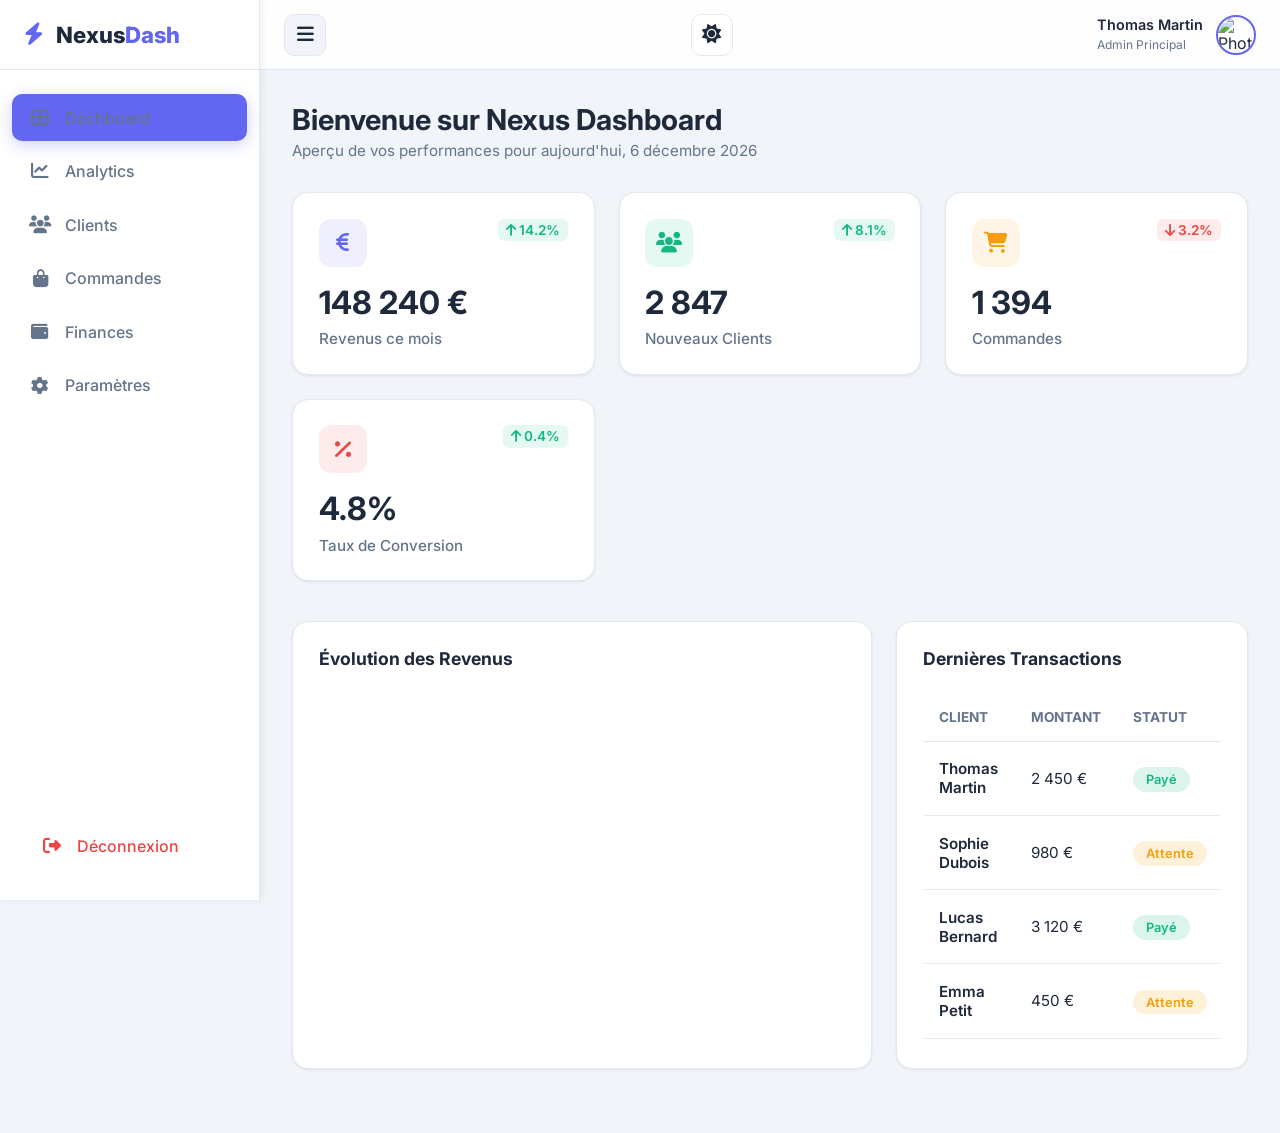
==== commit b2b06e39: "Datasection effectivement plus utilisées. Co-authored-by: Copilot <175728472+Copilot@users.noreply.g" ====
--- a/index.html
+++ b/index.html
@@ -21,7 +21,7 @@
   </script>
   <meta charset="UTF-8" />
   <meta name="viewport" content="width=device-width, initial-scale=1.0"/>
-  <title>Dashboard Moderne 2026 - Menu Hamburger</title>
+  <title>Dashboard — NexusDash</title>
   
   <!-- Google Fonts -->
   <link rel="preconnect" href="https://fonts.googleapis.com">
@@ -47,12 +47,12 @@
       <span>Nexus<span style="color:var(--primary)">Dash</span></span>
     </div>
     <nav class="nav-menu" aria-label="Menu principal">
-      <a href="#" class="nav-link active" data-section="dashboard" aria-current="page"><i class="fas fa-th-large"></i> Dashboard</a>
-      <a href="#" class="nav-link" data-section="analytics"><i class="fas fa-chart-line"></i> Analytics</a>
-      <a href="#" class="nav-link" data-section="clients"><i class="fas fa-users"></i> Clients</a>
-      <a href="#" class="nav-link" data-section="commandes"><i class="fas fa-shopping-bag"></i> Commandes</a>
-      <a href="#" class="nav-link" data-section="finances"><i class="fas fa-wallet"></i> Finances</a>
-      <a href="#" class="nav-link" data-section="parametres"><i class="fas fa-cog"></i> Paramètres</a>
+      <a href="index.html" class="nav-link active" aria-current="page"><i class="fas fa-th-large"></i> Dashboard</a>
+      <a href="analytics.html" class="nav-link"><i class="fas fa-chart-line"></i> Analytics</a>
+      <a href="clients.html" class="nav-link"><i class="fas fa-users"></i> Clients</a>
+      <a href="commandes.html" class="nav-link"><i class="fas fa-shopping-bag"></i> Commandes</a>
+      <a href="finances.html" class="nav-link"><i class="fas fa-wallet"></i> Finances</a>
+      <a href="parametres.html" class="nav-link"><i class="fas fa-cog"></i> Paramètres</a>
     </nav>
     <div style="padding: 1.5rem; border-top: 1px solid rgba(255,255,255,0.05);">
       <a href="#" class="nav-link" style="color: var(--danger);"><i class="fas fa-sign-out-alt"></i> Déconnexion</a>
@@ -90,298 +90,91 @@
         <p>Aperçu de vos performances pour aujourd'hui, <span id="currentDate"></span></p>
       </div>
 
-      <!-- SECTION: DASHBOARD -->
-      <div id="section-dashboard" class="section-content active">
-        <div class="stats-grid">
-          <div class="card">
-            <div class="stat-header">
-              <div class="stat-icon" style="background: rgba(99, 102, 241, 0.1); color: var(--primary);">
-                <i class="fas fa-euro-sign"></i>
-              </div>
-              <span class="trend trend-up"><i class="fas fa-arrow-up"></i> 14.2%</span>
+      <div class="stats-grid">
+        <div class="card">
+          <div class="stat-header">
+            <div class="stat-icon" style="background: rgba(99, 102, 241, 0.1); color: var(--primary);">
+              <i class="fas fa-euro-sign"></i>
             </div>
-            <span class="stat-val">148 240 €</span>
-            <span class="stat-label">Revenus ce mois</span>
+            <span class="trend trend-up"><i class="fas fa-arrow-up"></i> 14.2%</span>
           </div>
-
-          <div class="card">
-            <div class="stat-header">
-              <div class="stat-icon" style="background: rgba(16, 185, 129, 0.1); color: var(--success);">
-                <i class="fas fa-users"></i>
-              </div>
-              <span class="trend trend-up"><i class="fas fa-arrow-up"></i> 8.1%</span>
-            </div>
-            <span class="stat-val">2 847</span>
-            <span class="stat-label">Nouveaux Clients</span>
-          </div>
-
-          <div class="card">
-            <div class="stat-header">
-              <div class="stat-icon" style="background: rgba(245, 158, 11, 0.1); color: var(--warning);">
-                <i class="fas fa-shopping-cart"></i>
-              </div>
-              <span class="trend trend-down"><i class="fas fa-arrow-down"></i> 3.2%</span>
-            </div>
-            <span class="stat-val">1 394</span>
-            <span class="stat-label">Commandes</span>
-          </div>
-
-          <div class="card">
-            <div class="stat-header">
-              <div class="stat-icon" style="background: rgba(239, 68, 68, 0.1); color: var(--danger);">
-                <i class="fas fa-percentage"></i>
-              </div>
-              <span class="trend trend-up"><i class="fas fa-arrow-up"></i> 0.4%</span>
-            </div>
-            <span class="stat-val">4.8%</span>
-            <span class="stat-label">Taux de Conversion</span>
-          </div>
+          <span class="stat-val">148 240 €</span>
+          <span class="stat-label">Revenus ce mois</span>
         </div>
 
-        <div class="content-grid">
-          <div class="card">
-            <h3 style="font-size: 1.1rem;">Évolution des Revenus</h3>
-            <div class="chart-container">
-              <canvas id="mainChart"></canvas>
+        <div class="card">
+          <div class="stat-header">
+            <div class="stat-icon" style="background: rgba(16, 185, 129, 0.1); color: var(--success);">
+              <i class="fas fa-users"></i>
             </div>
+            <span class="trend trend-up"><i class="fas fa-arrow-up"></i> 8.1%</span>
           </div>
-          <div class="card">
-            <h3 style="font-size: 1.1rem;">Dernières Transactions</h3>
-            <div class="table-responsive">
-              <table>
-                <caption class="sr-only">Dernières Transactions</caption>
-                <thead>
-                  <tr><th>Client</th><th>Montant</th><th>Statut</th></tr>
-                </thead>
-                <tbody>
-                  <tr>
-                    <td style="font-weight: 600;">Thomas Martin</td>
-                    <td>2 450 €</td>
-                    <td><span class="status status-paid">Payé</span></td>
-                  </tr>
-                  <tr>
-                    <td style="font-weight: 600;">Sophie Dubois</td>
-                    <td>980 €</td>
-                    <td><span class="status status-pending">Attente</span></td>
-                  </tr>
-                  <tr>
-                    <td style="font-weight: 600;">Lucas Bernard</td>
-                    <td>3 120 €</td>
-                    <td><span class="status status-paid">Payé</span></td>
-                  </tr>
-                  <tr>
-                    <td style="font-weight: 600;">Emma Petit</td>
-                    <td>450 €</td>
-                    <td><span class="status status-pending">Attente</span></td>
-                  </tr>
-                </tbody>
-              </table>
+          <span class="stat-val">2 847</span>
+          <span class="stat-label">Nouveaux Clients</span>
+        </div>
+
+        <div class="card">
+          <div class="stat-header">
+            <div class="stat-icon" style="background: rgba(245, 158, 11, 0.1); color: var(--warning);">
+              <i class="fas fa-shopping-cart"></i>
             </div>
+            <span class="trend trend-down"><i class="fas fa-arrow-down"></i> 3.2%</span>
           </div>
+          <span class="stat-val">1 394</span>
+          <span class="stat-label">Commandes</span>
+        </div>
+
+        <div class="card">
+          <div class="stat-header">
+            <div class="stat-icon" style="background: rgba(239, 68, 68, 0.1); color: var(--danger);">
+              <i class="fas fa-percentage"></i>
+            </div>
+            <span class="trend trend-up"><i class="fas fa-arrow-up"></i> 0.4%</span>
+          </div>
+          <span class="stat-val">4.8%</span>
+          <span class="stat-label">Taux de Conversion</span>
         </div>
       </div>
 
-      <!-- SECTION: ANALYTICS -->
-      <div id="section-analytics" class="section-content">
-        <div class="stats-grid">
-          <div class="card">
-            <div class="stat-header">
-              <div class="stat-icon" style="background: rgba(99, 102, 241, 0.1); color: var(--primary);">
-                <i class="fas fa-users"></i>
-              </div>
-              <span class="trend trend-up"><i class="fas fa-arrow-up"></i> 12.3%</span>
-            </div>
-            <span class="stat-val">18 492</span>
-            <span class="stat-label">Visiteurs uniques</span>
-          </div>
-
-          <div class="card">
-            <div class="stat-header">
-              <div class="stat-icon" style="background: rgba(16, 185, 129, 0.1); color: var(--success);">
-                <i class="fas fa-percentage"></i>
-              </div>
-              <span class="trend trend-down"><i class="fas fa-arrow-down"></i> 2.1%</span>
-            </div>
-            <span class="stat-val">34.2%</span>
-            <span class="stat-label">Taux de rebond</span>
-          </div>
-
-          <div class="card">
-            <div class="stat-header">
-              <div class="stat-icon" style="background: rgba(245, 158, 11, 0.1); color: var(--warning);">
-                <i class="fas fa-clock"></i>
-              </div>
-              <span class="trend trend-up"><i class="fas fa-arrow-up"></i> 0.8%</span>
-            </div>
-            <span class="stat-val">4m 32s</span>
-            <span class="stat-label">Durée moyenne de session</span>
+      <div class="content-grid">
+        <div class="card">
+          <h3 style="font-size: 1.1rem;">Évolution des Revenus</h3>
+          <div class="chart-container">
+            <canvas id="mainChart"></canvas>
           </div>
         </div>
-
         <div class="card">
-          <h3 style="font-size: 1.1rem;">Trafic par jour</h3>
-          <div class="chart-container">
-            <canvas id="analyticsChart"></canvas>
-          </div>
-        </div>
-      </div>
-
-      <!-- SECTION: CLIENTS -->
-      <div id="section-clients" class="section-content">
-        <div class="card">
-          <h3 style="font-size: 1.1rem;">Liste des Clients</h3>
+          <h3 style="font-size: 1.1rem;">Dernières Transactions</h3>
           <div class="table-responsive">
             <table>
-              <caption class="sr-only">Liste des Clients</caption>
+              <caption class="sr-only">Dernières Transactions</caption>
               <thead>
-                <tr><th>Nom</th><th>Email</th><th>Date d'inscription</th><th>Statut</th></tr>
+                <tr><th>Client</th><th>Montant</th><th>Statut</th></tr>
               </thead>
               <tbody>
                 <tr>
                   <td style="font-weight: 600;">Thomas Martin</td>
-                  <td>thomas@example.com</td>
-                  <td>12 Jan 2026</td>
-                  <td><span class="status status-paid">Actif</span></td>
+                  <td>2 450 €</td>
+                  <td><span class="status status-paid">Payé</span></td>
                 </tr>
                 <tr>
                   <td style="font-weight: 600;">Sophie Dubois</td>
-                  <td>sophie@example.com</td>
-                  <td>28 Jan 2026</td>
-                  <td><span class="status status-paid">Actif</span></td>
+                  <td>980 €</td>
+                  <td><span class="status status-pending">Attente</span></td>
                 </tr>
                 <tr>
                   <td style="font-weight: 600;">Lucas Bernard</td>
-                  <td>lucas@example.com</td>
-                  <td>03 Fév 2026</td>
-                  <td><span class="status status-inactive">Inactif</span></td>
+                  <td>3 120 €</td>
+                  <td><span class="status status-paid">Payé</span></td>
                 </tr>
                 <tr>
                   <td style="font-weight: 600;">Emma Petit</td>
-                  <td>emma@example.com</td>
-                  <td>15 Fév 2026</td>
-                  <td><span class="status status-paid">Actif</span></td>
-                </tr>
-                <tr>
-                  <td style="font-weight: 600;">Marc Leroy</td>
-                  <td>marc@example.com</td>
-                  <td>22 Fév 2026</td>
-                  <td><span class="status status-paid">Actif</span></td>
+                  <td>450 €</td>
+                  <td><span class="status status-pending">Attente</span></td>
                 </tr>
               </tbody>
             </table>
           </div>
-        </div>
-      </div>
-
-      <!-- SECTION: COMMANDES -->
-      <div id="section-commandes" class="section-content">
-        <div class="card">
-          <h3 style="font-size: 1.1rem;">Liste des Commandes</h3>
-          <div class="table-responsive">
-            <table>
-              <caption class="sr-only">Liste des Commandes</caption>
-              <thead>
-                <tr><th>ID</th><th>Client</th><th>Produit</th><th>Montant</th><th>Statut</th></tr>
-              </thead>
-              <tbody>
-                <tr>
-                  <td>#1042</td>
-                  <td>Thomas Martin</td>
-                  <td>Abonnement Pro</td>
-                  <td>99 €</td>
-                  <td><span class="status status-paid">Payé</span></td>
-                </tr>
-                <tr>
-                  <td>#1041</td>
-                  <td>Sophie Dubois</td>
-                  <td>Formation CSS</td>
-                  <td>199 €</td>
-                  <td><span class="status status-pending">Attente</span></td>
-                </tr>
-                <tr>
-                  <td>#1040</td>
-                  <td>Lucas Bernard</td>
-                  <td>Licence Annuelle</td>
-                  <td>299 €</td>
-                  <td><span class="status status-paid">Payé</span></td>
-                </tr>
-                <tr>
-                  <td>#1039</td>
-                  <td>Emma Petit</td>
-                  <td>Support Premium</td>
-                  <td>49 €</td>
-                  <td><span class="status status-paid">Payé</span></td>
-                </tr>
-                <tr>
-                  <td>#1038</td>
-                  <td>Marc Leroy</td>
-                  <td>Pack Starter</td>
-                  <td>149 €</td>
-                  <td><span class="status status-cancelled">Annulé</span></td>
-                </tr>
-              </tbody>
-            </table>
-          </div>
-        </div>
-      </div>
-
-      <!-- SECTION: FINANCES -->
-      <div id="section-finances" class="section-content">
-        <div class="stats-grid">
-          <div class="card">
-            <div class="stat-header">
-              <div class="stat-icon" style="background: rgba(16, 185, 129, 0.1); color: var(--success);">
-                <i class="fas fa-chart-line"></i>
-              </div>
-            </div>
-            <span class="stat-val">148 240 €</span>
-            <span class="stat-label">Revenus totaux</span>
-          </div>
-
-          <div class="card">
-            <div class="stat-header">
-              <div class="stat-icon" style="background: rgba(239, 68, 68, 0.1); color: var(--danger);">
-                <i class="fas fa-receipt"></i>
-              </div>
-            </div>
-            <span class="stat-val">52 180 €</span>
-            <span class="stat-label">Dépenses totales</span>
-          </div>
-        </div>
-
-        <div class="card">
-          <h3 style="font-size: 1.1rem;">Répartition des Revenus</h3>
-          <div class="chart-container">
-            <canvas id="financesChart"></canvas>
-          </div>
-        </div>
-      </div>
-
-      <!-- SECTION: PARAMÈTRES -->
-      <div id="section-parametres" class="section-content">
-        <div class="card">
-          <h3 style="font-size: 1.1rem;">Paramètres du compte</h3>
-          <form style="margin-top: 1.5rem; display: flex; flex-direction: column; gap: 1.25rem; max-width: 500px;">
-            <div>
-              <label for="display-name" style="display: block; margin-bottom: 0.5rem; font-weight: 500;">Nom d'affichage</label>
-              <input id="display-name" type="text" value="Thomas Martin" autocomplete="name" aria-required="true" style="width: 100%; padding: 0.75rem 1rem; background: var(--bg-dark); border: 1px solid #334155; border-radius: 10px; color: var(--text); font-family: inherit; font-size: 0.95rem;">
-            </div>
-            <div>
-              <label for="email" style="display: block; margin-bottom: 0.5rem; font-weight: 500;">Email</label>
-              <input id="email" type="email" value="thomas@example.com" autocomplete="email" aria-required="true" style="width: 100%; padding: 0.75rem 1rem; background: var(--bg-dark); border: 1px solid #334155; border-radius: 10px; color: var(--text); font-family: inherit; font-size: 0.95rem;">
-            </div>
-            <div>
-              <label for="language" style="display: block; margin-bottom: 0.5rem; font-weight: 500;">Langue</label>
-              <select id="language" style="width: 100%; padding: 0.75rem 1rem; background: var(--bg-dark); border: 1px solid #334155; border-radius: 10px; color: var(--text); font-family: inherit; font-size: 0.95rem;">
-                <option value="fr">Français</option>
-                <option value="en">English</option>
-                <option value="es">Español</option>
-              </select>
-            </div>
-            <div>
-              <button type="submit" style="padding: 0.75rem 2rem; background: var(--primary); color: white; border: none; border-radius: 10px; font-family: inherit; font-size: 0.95rem; font-weight: 600; cursor: pointer;">Sauvegarder</button>
-            </div>
-          </form>
         </div>
       </div>
     </main>
--- a/css/style.css
+++ b/css/style.css
@@ -130,7 +130,7 @@
 /* STATS CARDS */
 .stats-grid {
   display: grid;
-  grid-template-columns: repeat(auto-fit, minmax(260px, 1fr));
+  grid-template-columns: repeat(auto-fit, minmax(min(260px, 100%), 1fr));
   gap: 1.5rem; margin-bottom: 2.5rem;
 }
 .card { 
@@ -161,7 +161,7 @@
 .chart-container { height: 350px; margin-top: 1.5rem; }
 
 .table-responsive { overflow-x: auto; margin-top: 1.5rem; }
-table { width: 100%; border-collapse: collapse; min-width: 500px; }
+table { width: 100%; border-collapse: collapse; min-width: max(300px, 100%); }
 th { text-align: left; padding: 1rem; color: var(--text-muted); border-bottom: 1px solid #334155; font-size: 0.85rem; text-transform: uppercase; }
 td { padding: 1.1rem 1rem; border-bottom: 1px solid rgba(51, 65, 85, 0.5); font-size: 0.95rem; }
 .status { padding: 0.3rem 0.8rem; border-radius: 20px; font-size: 0.8rem; font-weight: 600; }
@@ -187,6 +187,19 @@
   main { padding: 1.5rem 1rem; }
   .stats-grid { grid-template-columns: 1fr; }
   .page-title h1 { font-size: 1.5rem; }
+  .stat-val { font-size: 1.6rem; }
+  .chart-container { height: 250px; }
+  .content-grid { gap: 1rem; }
+  header { padding: 0 1rem; }
+  .col-hide-mobile { display: none; }
+}
+
+@media (max-width: 400px) {
+  main { padding: 1rem 0.75rem; }
+  .card { padding: 1.2rem; }
+  .stat-val { font-size: 1.4rem; }
+  .page-title h1 { font-size: 1.3rem; }
+  header { padding: 0 0.75rem; }
 }
 
 /* OVERLAY */
